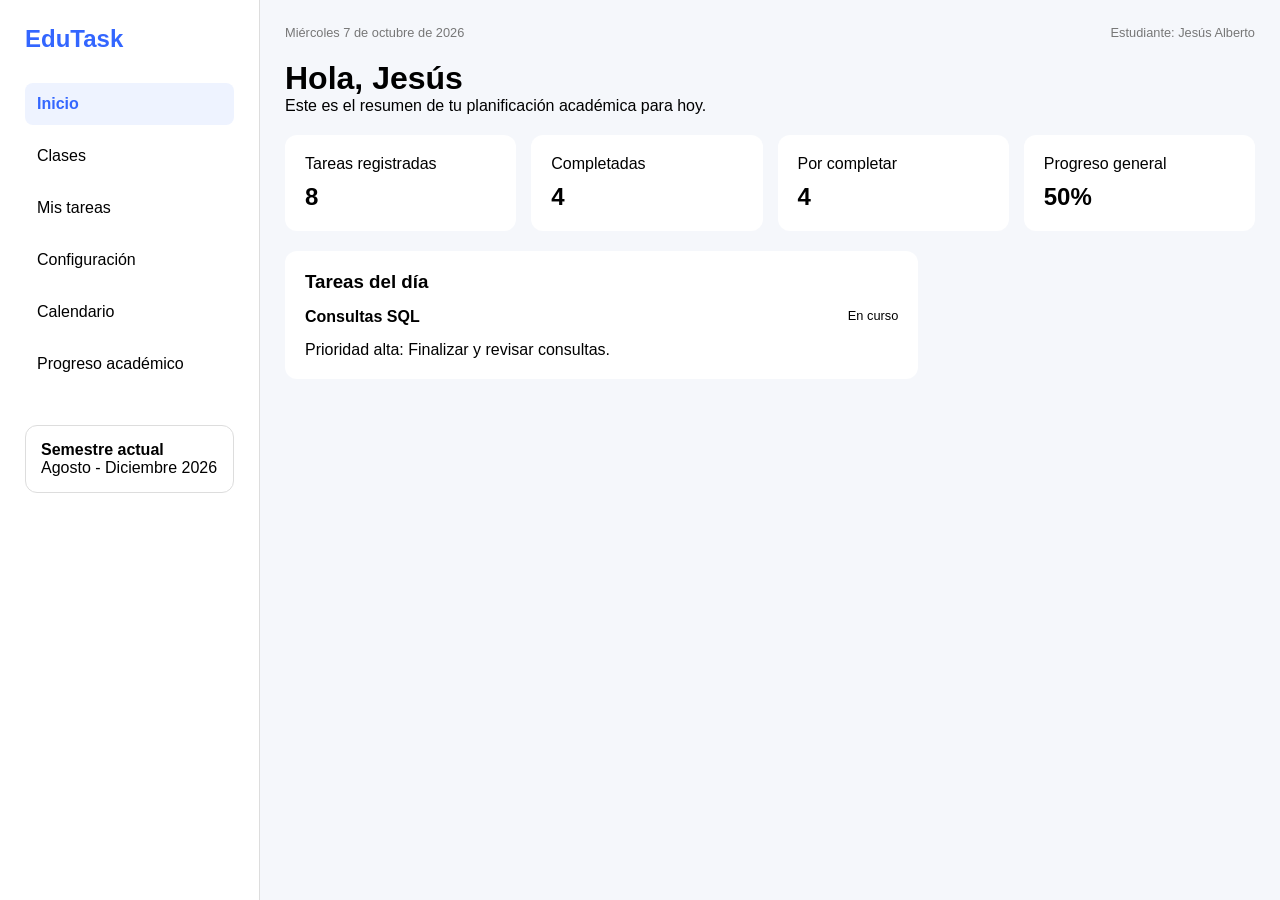
==== HTML proyecto programación web/Login/Login.html @ 23e4f028 "Base del progarma web Base del archivo del programa web EduTask" ====
<!DOCTYPE html>
<html lang="es">
<head>
    <meta charset="UTF-8">
    <title>EduTask</title>
    <link rel="stylesheet" href="styleLogin.css">
</head>
<body>

<div class="container">

    <!-- Sidebar -->
    <aside class="sidebar">
        <h2 class="logo">EduTask</h2>

        <nav>
            <a class="active">Inicio</a>
            <a>Clases</a>
            <a>Mis tareas</a>
            <a>Configuración</a>
            <a>Calendario</a>
            <a>Progreso académico</a>
        </nav>

        <div class="semester">
            <h4>Semestre actual</h4>
            <p>Agosto - Diciembre 2026</p>
        </div>
    </aside>

    <!-- Contenido -->
    <main class="content">

        <!-- Header -->
        <header class="topbar">
            <span>Miércoles 7 de octubre de 2026</span>
            <span>Estudiante: Jesús Alberto</span>
        </header>

        <h1>Hola, Jesús</h1>
        <p>Este es el resumen de tu planificación académica para hoy.</p>

        <!-- Tarjetas -->
        <section class="stats">

            <div class="card">
                <p>Tareas registradas</p>
                <h2>8</h2>
            </div>

            <div class="card">
                <p>Completadas</p>
                <h2>4</h2>
            </div>

            <div class="card">
                <p>Por completar</p>
                <h2>4</h2>
            </div>

            <div class="card">
                <p>Progreso general</p>
                <h2>50%</h2>
            </div>

        </section>

        <!-- Grid principal -->
        <section class="dashboard">

            <div class="box tareas">
                <h3>Tareas del día</h3>

                <div class="task">
                    <strong>Consultas SQL</strong>
                    <span>En curso</span>
                </div>

                <p>Prioridad alta: Finalizar y revisar consultas.</p>
            </div>

            <div class="box
---- HTML proyecto programación web/Login/styleLogin.css ----
*{
    margin:0;
    padding:0;
    box-sizing:border-box;
    font-family:Segoe UI, sans-serif;
}

body{
    background:#f5f7fb;
}

.container{
    display:grid;
    grid-template-columns:260px 1fr;
    min-height:100vh;
}

/* Sidebar */

.sidebar{
    background:white;
    padding:25px;
    border-right:1px solid #ddd;
}

.logo{
    color:#3366ff;
    margin-bottom:30px;
}

nav{
    display:flex;
    flex-direction:column;
    gap:10px;
}

nav a{
    padding:12px;
    border-radius:8px;
    cursor:pointer;
}

nav a:hover{
    background:#eef3ff;
}

.active{
    background:#eef3ff;
    color:#3366ff;
    font-weight:bold;
}

.semester{
    margin-top:40px;
    padding:15px;
    border:1px solid #ddd;
    border-radius:12px;
}

/* Main */

.content{
    padding:25px;
}

.topbar{
    display:flex;
    justify-content:space-between;
    margin-bottom:20px;
    color:#777;
}

/* Stats */

.stats{
    display:grid;
    grid-template-columns:repeat(4,1fr);
    gap:15px;
    margin:20px 0;
}

.card{
    background:white;
    padding:20px;
    border-radius:12px;
}

.card h2{
    margin-top:10px;
}

/* Dashboard */

.dashboard{
    display:grid;
    grid-template-columns:2fr 1fr;
    gap:20px;
}

.box{
    background:white;
    border-radius:12px;
    padding:20px;
}

.materias{
    margin-top:20px;
}

.progress-bar{
    height:10px;
    background:#ddd;
    border-radius:50px;
    margin:15px 0;
}

.progress{
    width:50%;
    height:100%;
    background:#3366ff;
    border-radius:50px;
}

.task,
.mini-task{
    display:flex;
    justify-content:space-between;
    margin:15px 0;
}

span{
    font-size:.8rem;
}
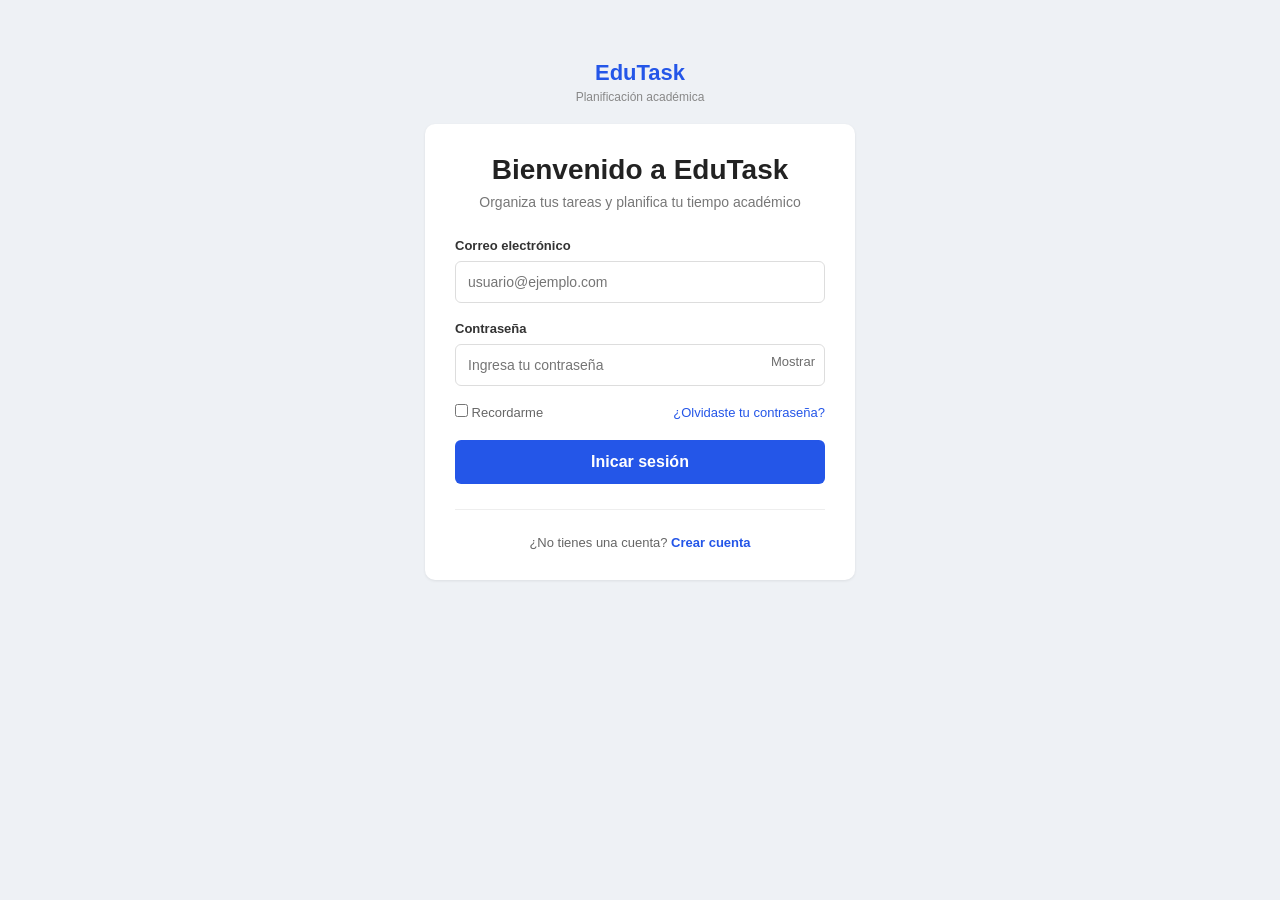
==== commit 3e2ac81a: "Version preliminar base 1 Página lista para el funcionamiento de la navegación básica" ====
--- a/HTML proyecto programación web/Login/Login.html
+++ b/HTML proyecto programación web/Login/Login.html
@@ -2,81 +2,69 @@
 <html lang="es">
 <head>
     <meta charset="UTF-8">
-    <title>EduTask</title>
+    <meta name="viewport" content="width=device-width, initial-scale=1.0">
+    <title>EduTask - Login</title>
     <link rel="stylesheet" href="styleLogin.css">
 </head>
 <body>
 
-<div class="container">
+    <div class="login-container">
 
-    <!-- Sidebar -->
-    <aside class="sidebar">
-        <h2 class="logo">EduTask</h2>
+        <div class="logo-section">
+            <h1>EduTask</h1>
+            <p>Planificación académica</p>
+        </div>
 
-        <nav>
-            <a class="active">Inicio</a>
-            <a>Clases</a>
-            <a>Mis tareas</a>
-            <a>Configuración</a>
-            <a>Calendario</a>
-            <a>Progreso académico</a>
-        </nav>
+        <div class="card">
 
-        <div class="semester">
-            <h4>Semestre actual</h4>
-            <p>Agosto - Diciembre 2026</p>
-        </div>
-    </aside>
+            <h2>Bienvenido a EduTask</h2>
+            <p class="subtitle">
+                Organiza tus tareas y planifica tu tiempo académico
+            </p>
 
-    <!-- Contenido -->
-    <main class="content">
+            <form>
 
-        <!-- Header -->
-        <header class="topbar">
-            <span>Miércoles 7 de octubre de 2026</span>
-            <span>Estudiante: Jesús Alberto</span>
-        </header>
+                <label for="email">Correo electrónico</label>
+                <input
+                    type="email"
+                    id="email"
+                    placeholder="usuario@ejemplo.com"
+                >
 
-        <h1>Hola, Jesús</h1>
-        <p>Este es el resumen de tu planificación académica para hoy.</p>
+                <label for="password">Contraseña</label>
 
-        <!-- Tarjetas -->
-        <section class="stats">
-
-            <div class="card">
-                <p>Tareas registradas</p>
-                <h2>8</h2>
-            </div>
-
-            <div class="card">
-                <p>Completadas</p>
-                <h2>4</h2>
-            </div>
-
-            <div class="card">
-                <p>Por completar</p>
-                <h2>4</h2>
-            </div>
-
-            <div class="card">
-                <p>Progreso general</p>
-                <h2>50%</h2>
-            </div>
-
-        </section>
-
-        <!-- Grid principal -->
-        <section class="dashboard">
-
-            <div class="box tareas">
-                <h3>Tareas del día</h3>
-
-                <div class="task">
-                    <strong>Consultas SQL</strong>
-                    <span>En curso</span>
+                <div class="password-box">
+                    <input
+                        type="password"
+                        id="password"
+                        placeholder="Ingresa tu contraseña"
+                    >
+                    <button type="button">Mostrar</button>
                 </div>
 
-                <p>Prioridad alta: Finalizar y revisar consultas.</p>
-            </div>
+                <div class="options">
+                    <label>
+                        <input type="checkbox">
+                        Recordarme
+                    </label>
 
-            <div class="box+                    <a href="#">¿Olvidaste tu contraseña?</a>
+                </div>
+
+                <a href="Inicio/inicio.html" class="login-btn">Inicar sesión</a>
+
+            </form>
+
+            <hr>
+
+            <p class="register">
+                ¿No tienes una cuenta?
+                <a href="#">Crear cuenta</a>
+            </p>
+
+        </div>
+
+    </div>
+
+</body>
+</html>
--- a/HTML proyecto programación web/Login/styleLogin.css
+++ b/HTML proyecto programación web/Login/styleLogin.css
@@ -1,133 +1,165 @@
+/* RESET */
 *{
     margin:0;
     padding:0;
     box-sizing:border-box;
-    font-family:Segoe UI, sans-serif;
+    font-family: Arial, Helvetica, sans-serif;
 }
 
 body{
-    background:#f5f7fb;
+    background:#eef1f5;
+    min-height:100vh;
+    display:flex;
+    justify-content:center;
+    align-items:flex-start;
 }
 
-.container{
-    display:grid;
-    grid-template-columns:260px 1fr;
-    min-height:100vh;
+/* CONTENEDOR */
+.login-container{
+    margin-top:60px;
+    text-align:center;
 }
 
-/* Sidebar */
-
-.sidebar{
-    background:white;
-    padding:25px;
-    border-right:1px solid #ddd;
+/* LOGO */
+.logo-section h1{
+    color:#2456e8;
+    font-size:22px;
+    font-weight:700;
 }
 
-.logo{
-    color:#3366ff;
-    margin-bottom:30px;
+.logo-section p{
+    margin-top:4px;
+    color:#888;
+    font-size:12px;
 }
 
-nav{
-    display:flex;
-    flex-direction:column;
-    gap:10px;
-}
-
-nav a{
-    padding:12px;
-    border-radius:8px;
-    cursor:pointer;
-}
-
-nav a:hover{
-    background:#eef3ff;
-}
-
-.active{
-    background:#eef3ff;
-    color:#3366ff;
-    font-weight:bold;
-}
-
-.semester{
-    margin-top:40px;
-    padding:15px;
-    border:1px solid #ddd;
-    border-radius:12px;
-}
-
-/* Main */
-
-.content{
-    padding:25px;
-}
-
-.topbar{
-    display:flex;
-    justify-content:space-between;
-    margin-bottom:20px;
-    color:#777;
-}
-
-/* Stats */
-
-.stats{
-    display:grid;
-    grid-template-columns:repeat(4,1fr);
-    gap:15px;
-    margin:20px 0;
-}
-
+/* TARJETA */
 .card{
-    background:white;
-    padding:20px;
-    border-radius:12px;
+    width:430px;
+    background:#fff;
+    margin-top:20px;
+    padding:30px;
+    border-radius:10px;
+    box-shadow:0 1px 3px rgba(0,0,0,.08);
+    text-align:left;
 }
 
 .card h2{
-    margin-top:10px;
+    text-align:center;
+    font-size:28px;
+    color:#222;
+    margin-bottom:8px;
 }
 
-/* Dashboard */
-
-.dashboard{
-    display:grid;
-    grid-template-columns:2fr 1fr;
-    gap:20px;
+.subtitle{
+    text-align:center;
+    color:#777;
+    font-size:14px;
+    margin-bottom:28px;
 }
 
-.box{
-    background:white;
-    border-radius:12px;
-    padding:20px;
+/* FORM */
+form label{
+    display:block;
+    font-size:13px;
+    font-weight:600;
+    margin-bottom:8px;
+    color:#333;
 }
 
-.materias{
-    margin-top:20px;
+input[type="email"],
+input[type="password"]{
+    width:100%;
+    padding:12px;
+    border:1px solid #ddd;
+    border-radius:6px;
+    outline:none;
+    font-size:14px;
+    margin-bottom:18px;
 }
 
-.progress-bar{
-    height:10px;
-    background:#ddd;
-    border-radius:50px;
-    margin:15px 0;
+input:focus{
+    border-color:#2456e8;
 }
 
-.progress{
-    width:50%;
-    height:100%;
-    background:#3366ff;
-    border-radius:50px;
+/* PASSWORD */
+.password-box{
+    position:relative;
 }
 
-.task,
-.mini-task{
+.password-box button{
+    position:absolute;
+    right:10px;
+    top:10px;
+    background:none;
+    border:none;
+    color:#6d6d6d;
+    cursor:pointer;
+    font-size:13px;
+}
+
+/* OPCIONES */
+.options{
     display:flex;
     justify-content:space-between;
-    margin:15px 0;
+    align-items:center;
+    margin-bottom:20px;
+    font-size:13px;
 }
 
-span{
-    font-size:.8rem;
-}+.options label{
+    margin:0;
+    font-weight:normal;
+    color:#666;
+}
+
+.options a{
+    color:#2456e8;
+    text-decoration:none;
+}
+
+/* BOTÓN */
+.login-btn{
+    width:100%;
+    padding:13px;
+    border:none;
+    border-radius:6px;
+    background:#2456e8;
+    color:#fff;
+    font-weight:600;
+    cursor:pointer;
+    transition:.3s;
+}
+
+.login-btn:hover{
+    background:#1d49c7;
+}
+
+hr{
+    border:none;
+    border-top:1px solid #eee;
+    margin:25px 0;
+}
+
+/* REGISTRO */
+.register{
+    text-align:center;
+    font-size:13px;
+    color:#666;
+}
+
+.register a{
+    color:#2456e8;
+    font-weight:600;
+    text-decoration:none;
+}
+
+.login-btn{
+    display:block;
+    text-align:center;
+    text-decoration:none;
+    background:#2456e8;
+    color:white;
+    padding:13px;
+    border-radius:6px;
+}
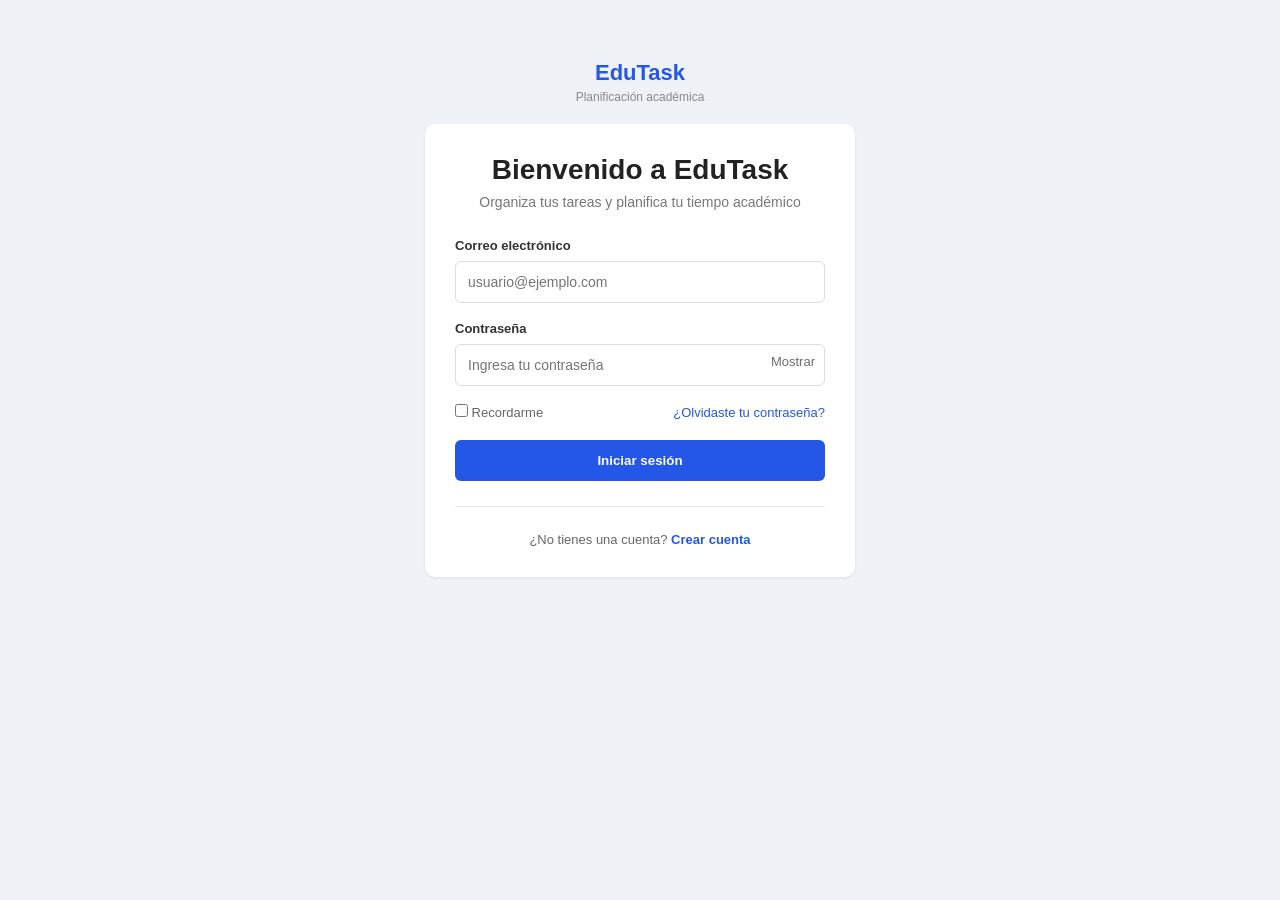
==== commit 25db0a03: "validar login" ====
--- a/HTML proyecto programación web/Login/Login.html
+++ b/HTML proyecto programación web/Login/Login.html
@@ -16,43 +16,44 @@
         </div>
 
         <div class="card">
+            <h2>Bienvenido a EduTask</h2>
 
-            <h2>Bienvenido a EduTask</h2>
             <p class="subtitle">
                 Organiza tus tareas y planifica tu tiempo académico
             </p>
 
-            <form>
-
+            <form action="validar_login.php" method="POST">
                 <label for="email">Correo electrónico</label>
                 <input
                     type="email"
                     id="email"
+                    name="email"
                     placeholder="usuario@ejemplo.com"
+                    required
                 >
 
                 <label for="password">Contraseña</label>
-
                 <div class="password-box">
                     <input
                         type="password"
                         id="password"
+                        name="contrasena"
                         placeholder="Ingresa tu contraseña"
+                        required
                     >
                     <button type="button">Mostrar</button>
                 </div>
 
                 <div class="options">
                     <label>
-                        <input type="checkbox">
+                        <input type="checkbox" name="recordarme">
                         Recordarme
                     </label>
 
                     <a href="#">¿Olvidaste tu contraseña?</a>
                 </div>
 
-                <a href="Inicio/inicio.html" class="login-btn">Inicar sesión</a>
-
+                <button type="submit" class="login-btn">Iniciar sesión</button>
             </form>
 
             <hr>
@@ -61,7 +62,6 @@
                 ¿No tienes una cuenta?
                 <a href="#">Crear cuenta</a>
             </p>
-
         </div>
 
     </div>
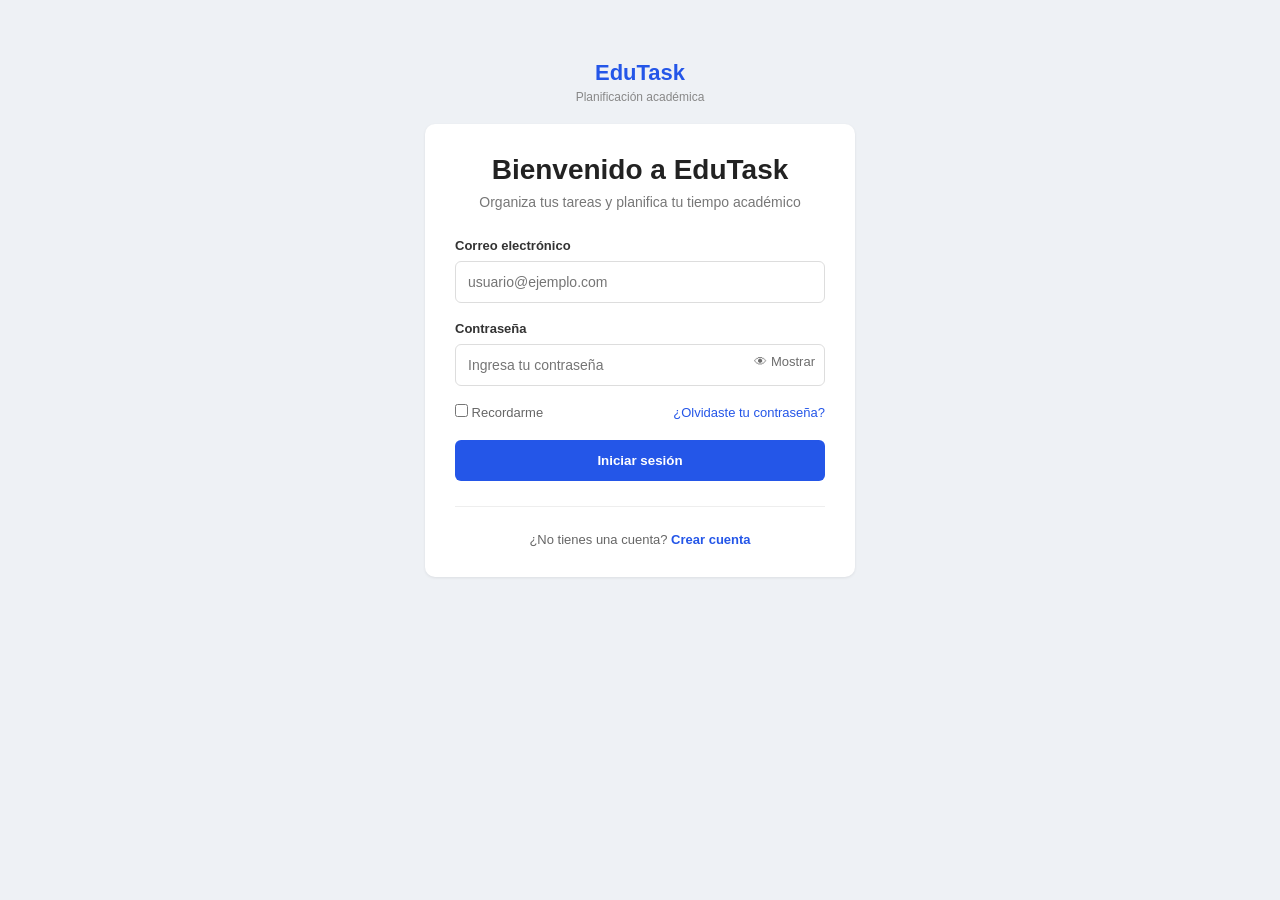
==== commit fdcb849a: "Bugs corregidos visuales Bugs de visualización corregidos y clases de cambiar contraseña agregadas" ====
--- a/HTML proyecto programación web/Login/Login.html
+++ b/HTML proyecto programación web/Login/Login.html
@@ -41,7 +41,7 @@
                         placeholder="Ingresa tu contraseña"
                         required
                     >
-                    <button type="button">Mostrar</button>
+                    <button type="button">👁 Mostrar</button>
                 </div>
 
                 <div class="options">
@@ -50,7 +50,7 @@
                         Recordarme
                     </label>
 
-                    <a href="#">¿Olvidaste tu contraseña?</a>
+                    <a href="CambiarContrasenia/recuperarContrasenna.html">¿Olvidaste tu contraseña?</a>
                 </div>
 
                 <button type="submit" class="login-btn">Iniciar sesión</button>
@@ -60,7 +60,7 @@
 
             <p class="register">
                 ¿No tienes una cuenta?
-                <a href="#">Crear cuenta</a>
+                <a href="NuevCuenta/nuevaCuenta.html">Crear cuenta</a>
             </p>
         </div>
 
